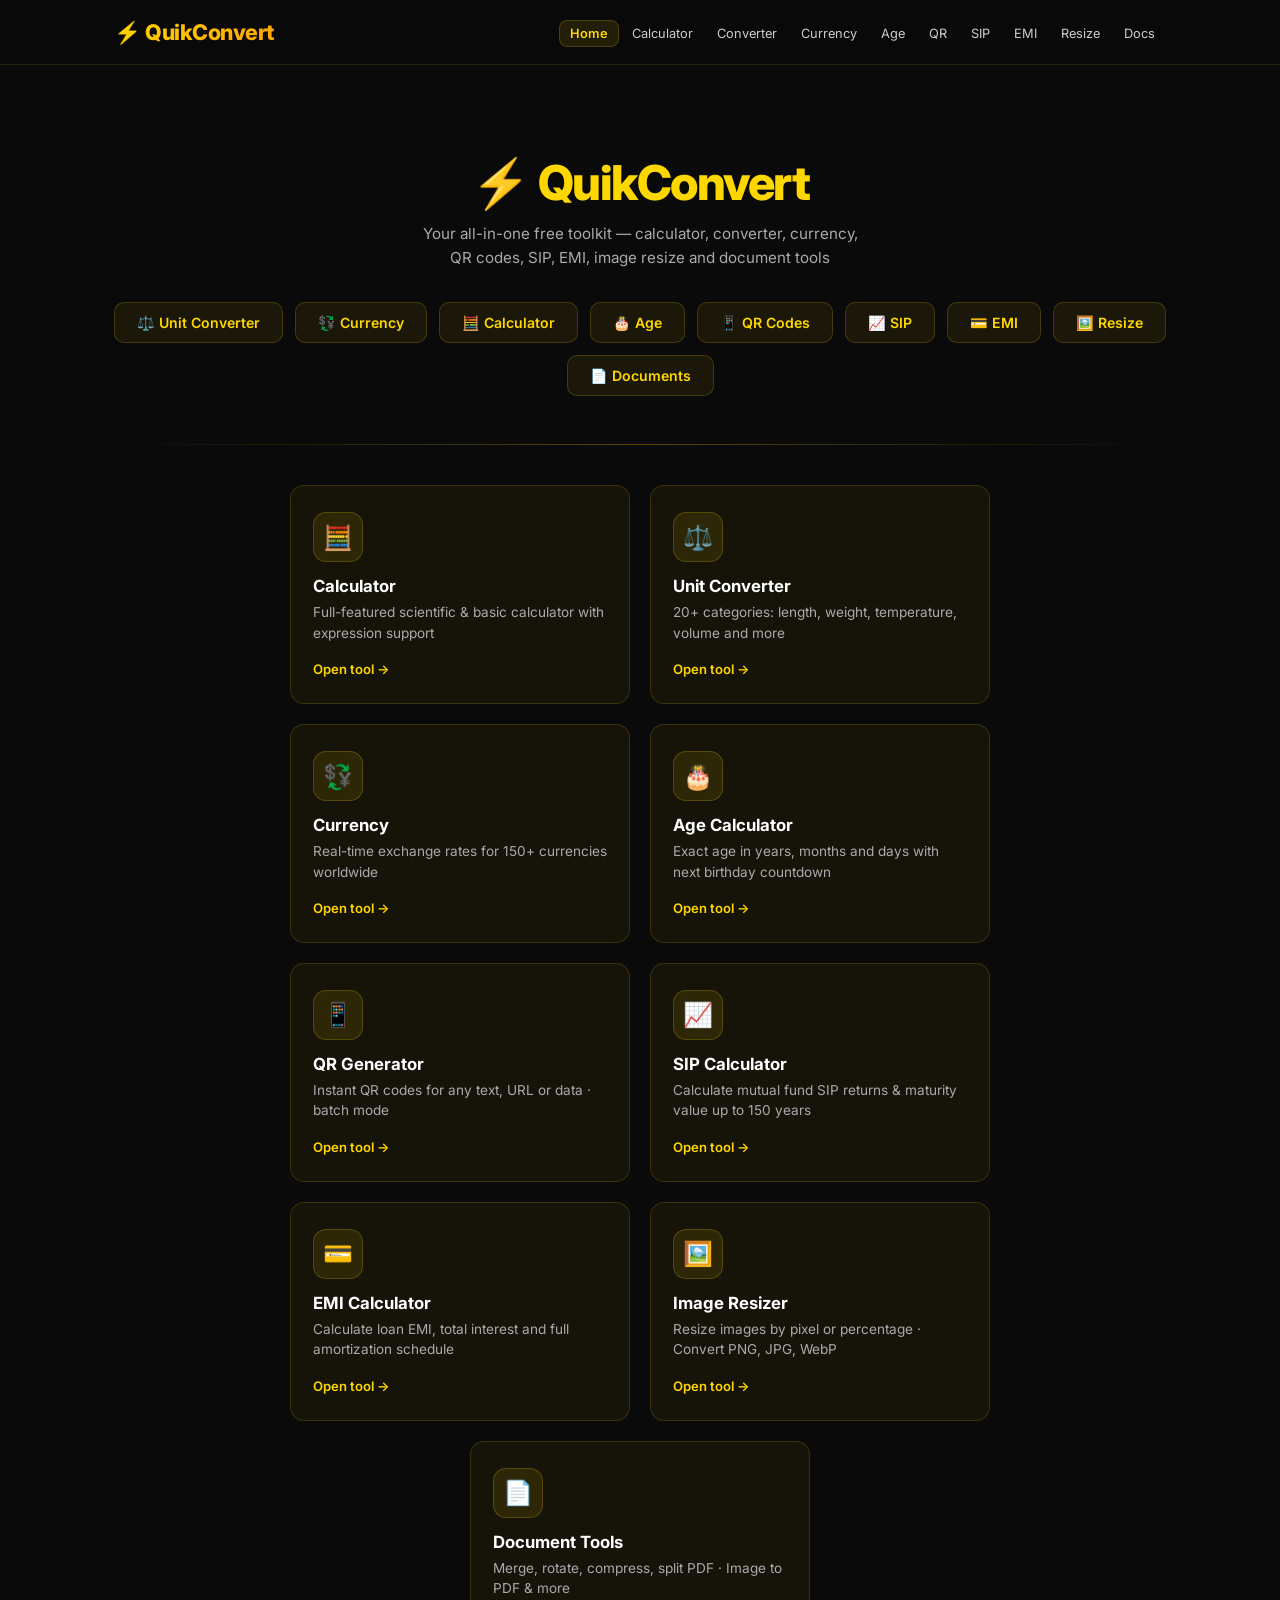
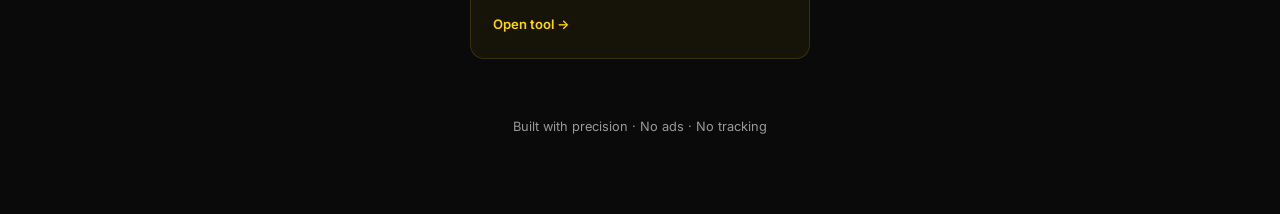
==== index.html @ a36aa75f "Update index.html" ====
<!DOCTYPE html>
<html lang="en">
<head>
  <meta charset="UTF-8" />
  <meta name="viewport" content="width=device-width, initial-scale=1.0" />
  <title>Free Online Tools — Calculator, Converter, Currency &amp; More | QuikConvert</title>
  <meta name="description" content="QuikConvert offers free online tools: calculator, unit converter, currency converter, age calculator, QR generator, SIP calculator, EMI calculator, image resizer, and document converter. Fast, accurate and free.">
  <link rel="preconnect" href="https://fonts.googleapis.com">
  <link rel="preconnect" href="https://fonts.gstatic.com" crossorigin>
  <link rel="preload" as="style" href="https://fonts.googleapis.com/css2?family=Inter:wght@300;400;500;600;700;800&display=swap" onload="this.onload=null;this.rel='stylesheet'">
  <noscript><link rel="stylesheet" href="https://fonts.googleapis.com/css2?family=Inter:wght@300;400;500;600;700;800&display=swap"></noscript>
  <!-- Google Analytics -->
<script async src="https://www.googletagmanager.com/gtag/js?id=G-SXHV8E0GFD"></script>

<script>
  window.dataLayer = window.dataLayer || [];
  function gtag(){dataLayer.push(arguments);}
  gtag('js', new Date());

  gtag('config', 'G-SXHV8E0GFD');
</script>
  <link rel="stylesheet" href="style.css" />
</head>
<body>

<nav class="navbar">
  <div class="navbar-inner">
    <a href="index.html" class="logo">⚡ QuikConvert</a>
    <ul class="nav-links">
      <li><a href="index.html"      class="nav-link active">Home</a></li>
      <li><a href="calculator.html" class="nav-link">Calculator</a></li>
      <li><a href="converter.html"  class="nav-link">Converter</a></li>
      <li><a href="currency.html"   class="nav-link">Currency</a></li>
      <li><a href="age.html"        class="nav-link">Age</a></li>
      <li><a href="qr.html"         class="nav-link">QR</a></li>
      <li><a href="sip.html"        class="nav-link">SIP</a></li>
      <li><a href="emi.html"        class="nav-link">EMI</a></li>
      <li><a href="resize.html"     class="nav-link">Resize</a></li>
      <li><a href="document.html"   class="nav-link">Docs</a></li>
    </ul>
    <button class="hamburger" id="hamburger">☰</button>
  </div>
  <div class="mobile-menu" id="nav-menu">
    <a href="index.html"      class="nav-link">Home</a>
    <a href="calculator.html" class="nav-link">Calculator</a>
    <a href="converter.html"  class="nav-link">Converter</a>
    <a href="currency.html"   class="nav-link">Currency</a>
    <a href="age.html"        class="nav-link">Age</a>
    <a href="qr.html"         class="nav-link">QR</a>
    <a href="sip.html"        class="nav-link">SIP</a>
    <a href="emi.html"        class="nav-link">EMI</a>
    <a href="resize.html"     class="nav-link">Resize</a>
    <a href="document.html"   class="nav-link">Docs</a>
  </div>
</nav>

<main class="page">

  <!-- HERO LOGO -->
  <div style="text-align:center;padding:44px 24px 32px;">
    <div style="font-size:3rem;font-weight:800;letter-spacing:-1.5px;color:#FFD700;line-height:1.1;">⚡ QuikConvert</div>
    <p style="color:#aaa;font-size:.95rem;margin:12px auto 0;max-width:460px;line-height:1.6;">
      Your all-in-one free toolkit — calculator, converter, currency, QR codes, SIP, EMI, image resize and document tools
    </p>
  </div>

  <!-- CTA ROW -->
  <div class="cta-row" style="margin-top:0;padding-top:0;">
    <a href="converter.html"  class="cta-btn">⚖️ Unit Converter</a>
    <a href="currency.html"   class="cta-btn">💱 Currency</a>
    <a href="calculator.html" class="cta-btn">🧮 Calculator</a>
    <a href="age.html"        class="cta-btn">🎂 Age</a>
    <a href="qr.html"         class="cta-btn">📱 QR Codes</a>
    <a href="sip.html"        class="cta-btn">📈 SIP</a>
    <a href="emi.html"        class="cta-btn">💳 EMI</a>
    <a href="resize.html"     class="cta-btn">🖼️ Resize</a>
    <a href="document.html"   class="cta-btn">📄 Documents</a>
  </div>

  <div class="divider"></div>

  <!-- TOOL CARDS -->
  <div class="grid-3">
    <a href="calculator.html" class="tool-card fade-in" style="animation-delay:.05s">
      <div class="tool-icon">🧮</div>
      <div class="tool-name">Calculator</div>
      <div class="tool-desc">Full-featured scientific &amp; basic calculator with expression support</div>
      <div class="tool-link">Open tool →</div>
    </a>
    <a href="converter.html" class="tool-card fade-in" style="animation-delay:.10s">
      <div class="tool-icon">⚖️</div>
      <div class="tool-name">Unit Converter</div>
      <div class="tool-desc">20+ categories: length, weight, temperature, volume and more</div>
      <div class="tool-link">Open tool →</div>
    </a>
    <a href="currency.html" class="tool-card fade-in" style="animation-delay:.15s">
      <div class="tool-icon">💱</div>
      <div class="tool-name">Currency</div>
      <div class="tool-desc">Real-time exchange rates for 150+ currencies worldwide</div>
      <div class="tool-link">Open tool →</div>
    </a>
    <a href="age.html" class="tool-card fade-in" style="animation-delay:.20s">
      <div class="tool-icon">🎂</div>
      <div class="tool-name">Age Calculator</div>
      <div class="tool-desc">Exact age in years, months and days with next birthday countdown</div>
      <div class="tool-link">Open tool →</div>
    </a>
    <a href="qr.html" class="tool-card fade-in" style="animation-delay:.25s">
      <div class="tool-icon">📱</div>
      <div class="tool-name">QR Generator</div>
      <div class="tool-desc">Instant QR codes for any text, URL or data · batch mode</div>
      <div class="tool-link">Open tool →</div>
    </a>
    <a href="sip.html" class="tool-card fade-in" style="animation-delay:.30s">
      <div class="tool-icon">📈</div>
      <div class="tool-name">SIP Calculator</div>
      <div class="tool-desc">Calculate mutual fund SIP returns &amp; maturity value up to 150 years</div>
      <div class="tool-link">Open tool →</div>
    </a>
    <a href="emi.html" class="tool-card fade-in" style="animation-delay:.35s">
      <div class="tool-icon">💳</div>
      <div class="tool-name">EMI Calculator</div>
      <div class="tool-desc">Calculate loan EMI, total interest and full amortization schedule</div>
      <div class="tool-link">Open tool →</div>
    </a>
    <a href="resize.html" class="tool-card fade-in" style="animation-delay:.40s">
      <div class="tool-icon">🖼️</div>
      <div class="tool-name">Image Resizer</div>
      <div class="tool-desc">Resize images by pixel or percentage · Convert PNG, JPG, WebP</div>
      <div class="tool-link">Open tool →</div>
    </a>
    <a href="document.html" class="tool-card fade-in" style="animation-delay:.45s">
      <div class="tool-icon">📄</div>
      <div class="tool-name">Document Tools</div>
      <div class="tool-desc">Merge, rotate, compress, split PDF · Image to PDF &amp; more</div>
      <div class="tool-link">Open tool →</div>
    </a>
  </div>

  <p style="text-align:center;margin-top:60px;color:#999;font-size:.8rem;">
    Built with precision · No ads · No tracking
  </p>
</main>

<script src="script.js"></script>
</body>
</html>
---- style.css ----
/* ============================================================
   QuikConvert — style.css
   Dark theme, gold accents, glassmorphism
   ============================================================ */


*, *::before, *::after { box-sizing: border-box; margin: 0; padding: 0; }

:root {
  --bg:          #0a0a0a;
  --bg-2:        #111111;
  --bg-3:        #1a1a1a;
  --gold:        #FFD700;
  --gold-2:      #FFA500;
  --glass:       rgba(255,215,0,0.05);
  --glass-b:     rgba(255,215,0,0.15);
  --text:        #f0f0f0;
  --muted:       #bbb;
  --danger:      #ff4444;
  --success:     #00c853;
  --radius:      14px;
}

body {
  font-family: 'Inter', sans-serif;
  background: var(--bg);
  color: var(--text);
  min-height: 100vh;
}

/* ── Scrollbar ── */
::-webkit-scrollbar { width: 6px; }
::-webkit-scrollbar-track { background: var(--bg-2); }
::-webkit-scrollbar-thumb { background: var(--gold-2); border-radius: 3px; }

/* ── Navbar ── */
.navbar {
  position: sticky; top: 0; z-index: 100;
  background: rgba(10,10,10,0.93);
  backdrop-filter: blur(16px);
  -webkit-backdrop-filter: blur(16px);
  border-bottom: 1px solid rgba(255,215,0,0.12);
}
.navbar-inner {
  max-width: 1100px; margin: 0 auto;
  padding: 0 24px; height: 64px;
  display: flex; align-items: center; justify-content: space-between;
}
.logo {
  font-size: 1.35rem; font-weight: 800;
  background: linear-gradient(135deg,#FFD700,#FFA500);
  -webkit-background-clip: text; -webkit-text-fill-color: transparent;
  background-clip: text; text-decoration: none; letter-spacing: -0.5px;
}
.nav-links { display: flex; gap: 2px; list-style: none; }
.nav-link {
  padding: 5px 10px; border-radius: 8px; font-size: 0.8rem;
  font-weight: 400; color: #ccc; text-decoration: none;
  border: 1px solid transparent; transition: all 0.2s; white-space: nowrap;
}
.nav-link:hover { color: var(--gold); border-color: var(--glass-b); background: var(--glass); }
.nav-link.active { color: var(--gold); background: rgba(255,215,0,0.1); border-color: rgba(255,215,0,0.2); font-weight: 600; }
.hamburger {
  display: none; background: transparent; border: none;
  color: var(--gold); font-size: 1.5rem; cursor: pointer; padding: 4px;
}
.mobile-menu {
  display: none; flex-direction: column;
  background: rgba(17,17,17,0.98);
  border-top: 1px solid rgba(255,215,0,0.1);
  padding: 12px 24px 16px;
}
.mobile-menu.open { display: flex; }
.mobile-menu .nav-link {
  padding: 10px 0; border-bottom: 1px solid rgba(255,255,255,0.05);
  border-radius: 0; border-left: none; border-right: none; border-top: none;
}
@media (max-width: 940px) {
  .nav-links { display: none; }
  .hamburger { display: block; }
}

/* ── Page wrapper ── */
.page { max-width: 1100px; margin: 0 auto; padding: 48px 24px 80px; }
.page-sm { max-width: 640px; margin: 0 auto; padding: 48px 24px 80px; }
.page-md { max-width: 820px; margin: 0 auto; padding: 48px 24px 80px; }

/* ── Page heading ── */
.page-title {
  font-size: 2rem; font-weight: 800; letter-spacing: -0.5px;
  background: linear-gradient(135deg,#FFD700,#FFA500);
  -webkit-background-clip: text; -webkit-text-fill-color: transparent;
  background-clip: text; margin-bottom: 6px;
}
.page-sub { color: var(--muted); margin-bottom: 36px; font-size: 0.95rem; }

/* ── Glass card ── */
.card {
  background: var(--glass);
  border: 1px solid var(--glass-b);
  border-radius: var(--radius);
  backdrop-filter: blur(12px); -webkit-backdrop-filter: blur(12px);
  padding: 28px;
}

/* ── Section label ── */
.section-label {
  font-size: 0.78rem; font-weight: 700; letter-spacing: 1.5px;
  text-transform: uppercase; color: var(--gold); margin-bottom: 16px;
}

/* ── Inputs ── */
input, select, textarea {
  font-family: 'Inter', sans-serif;
  background: rgba(255,255,255,0.04);
  border: 1px solid rgba(255,255,255,0.1);
  border-radius: 10px; color: var(--text);
  outline: none; transition: border-color 0.2s, box-shadow 0.2s;
  width: 100%;
}
input::placeholder, textarea::placeholder { color: var(--muted); }
input:focus, select:focus, textarea:focus {
  border-color: var(--gold);
  box-shadow: 0 0 0 3px rgba(255,215,0,0.1);
}
input[type="text"], input[type="number"], input[type="date"],
textarea { padding: 12px 16px; font-size: 1rem; }
select { padding: 11px 12px; font-size: 0.9rem; cursor: pointer; }
select option { background: #1a1a1a; color: var(--text); }
textarea { resize: vertical; }
label { display: block; font-size: 0.82rem; color: #ccc; margin-bottom: 6px; }

/* ── Buttons ── */
.btn {
  cursor: pointer; border: none; border-radius: 10px;
  font-family: 'Inter', sans-serif; font-weight: 600;
  font-size: 0.95rem; transition: all 0.2s ease;
  padding: 13px 24px; display: inline-block;
}
.btn-gold {
  background: linear-gradient(135deg,#FFD700,#FFA500);
  color: #000; width: 100%;
}
.btn-gold:hover { background: linear-gradient(135deg,#FFE033,#FFB800); transform: translateY(-1px); box-shadow: 0 4px 20px rgba(255,215,0,0.3); }
.btn-gold:active { transform: translateY(0); }
.btn-gold:disabled { opacity: 0.6; cursor: not-allowed; transform: none; }
.btn-ghost {
  background: transparent; color: #ccc;
  border: 1px solid rgba(255,255,255,0.15);
}
.btn-ghost:hover { color: var(--gold); border-color: var(--glass-b); background: var(--glass); }
.btn-icon { width: 44px; height: 44px; font-size: 1.2rem; padding: 0; display: flex; align-items: center; justify-content: center; }

/* ── Feedback ── */
.error   { color: var(--danger); font-size: 0.85rem; font-weight: 500; margin-top: 8px; }
.success { color: var(--success); font-size: 0.85rem; font-weight: 500; margin-top: 8px; }

/* ── Result box ── */
.result-box {
  margin-top: 20px; padding: 18px 22px;
  background: rgba(255,215,0,0.06);
  border: 1px solid rgba(255,215,0,0.25);
  border-radius: 14px;
}
.result-label { color: #bbb; font-size: 0.8rem; margin-bottom: 4px; }
.result-value { font-size: 2rem; font-weight: 800; color: var(--gold); letter-spacing: -1px; }
.result-sub { color: #aaa; font-size: 0.82rem; margin-top: 8px; }

/* ── Divider ── */
.divider { height: 1px; background: linear-gradient(90deg,transparent,rgba(255,215,0,0.3),transparent); margin: 40px 0; }

/* ── Grid layouts ── */
.grid-2 { display: grid; grid-template-columns: repeat(auto-fit, minmax(300px, 1fr)); gap: 24px; }
.grid-3 { display: flex; flex-wrap: wrap; gap: 20px; justify-content: center; }
.grid-3 .tool-card { width: clamp(260px, 30vw, 340px); flex-shrink: 0; }
.from-to { display: grid; grid-template-columns: 1fr auto 1fr; gap: 12px; align-items: end; }
@media (max-width: 500px) {
  .from-to { grid-template-columns: 1fr; }
  .btn-icon { display: none; }
}

/* ── Animations ── */
@keyframes fadeInUp {
  from { opacity:0; transform: translateY(16px); }
  to   { opacity:1; transform: translateY(0); }
}
.fade-in { animation: fadeInUp 0.35s ease forwards; }

@keyframes pulseGlow {
  0%,100% { box-shadow: 0 0 24px rgba(255,215,0,0.1); }
  50%      { box-shadow: 0 0 40px rgba(255,215,0,0.25); }
}
.glow { animation: pulseGlow 3s ease-in-out infinite; }

/* ═══════════════════════════════════════════
   HOME PAGE
═══════════════════════════════════════════ */
.hero { text-align: center; margin-bottom: 72px; }
.badge {
  display: inline-block; padding: 5px 16px; border-radius: 100px;
  background: rgba(255,215,0,0.08); border: 1px solid rgba(255,215,0,0.2);
  font-size: 0.75rem; font-weight: 600; color: var(--gold);
  letter-spacing: 1.5px; text-transform: uppercase; margin-bottom: 24px;
}
.hero-title {
  font-size: clamp(2.5rem,6vw,4.5rem); font-weight: 800;
  line-height: 1.1; letter-spacing: -2px; margin-bottom: 20px;
}
.gold-text {
  background: linear-gradient(135deg,#FFD700,#FFA500,#FFD700);
  -webkit-background-clip: text; -webkit-text-fill-color: transparent; background-clip: text;
}
.hero-sub { font-size: clamp(1rem,2vw,1.15rem); color: var(--muted); max-width: 520px; margin: 0 auto 36px; line-height: 1.7; }
.tool-card {
  background: var(--glass); border: 1px solid var(--glass-b); border-radius: var(--radius);
  padding: 26px 22px; text-decoration: none; display: block; transition: all 0.25s;
}
.tool-card:hover {
  transform: translateY(-4px);
  border-color: rgba(255,215,0,0.4);
  box-shadow: 0 8px 32px rgba(255,215,0,0.1);
}
.tool-icon {
  width: 50px; height: 50px; border-radius: 13px;
  background: rgba(255,215,0,0.1); border: 1px solid rgba(255,215,0,0.2);
  display: flex; align-items: center; justify-content: center;
  font-size: 1.5rem; margin-bottom: 14px;
}
.tool-name { font-size: 1.05rem; font-weight: 700; color: #fff; margin-bottom: 6px; }
.tool-desc { font-size: 0.85rem; color: #aaa; line-height: 1.5; }
.tool-link { margin-top: 18px; font-size: 0.82rem; color: var(--gold); font-weight: 600; }

/* ═══════════════════════════════════════════
   CALCULATOR
═══════════════════════════════════════════ */
.calc-screen {
  background: rgba(0,0,0,0.5); border-radius: 12px;
  padding: 14px 18px; margin-bottom: 14px;
  border: 1px solid rgba(255,215,0,0.1); min-height: 88px;
}
.calc-expr { color: #999; font-size: 0.8rem; min-height: 18px; text-align: right; }
.calc-display {
  text-align: right; font-size: 2.2rem; font-weight: 700;
  color: #fff; font-variant-numeric: tabular-nums; letter-spacing: -1px;
  overflow-x: auto; white-space: nowrap; margin-top: 4px;
}
.calc-display.error-state { color: var(--danger); }
.calc-grid {
  display: grid; grid-template-columns: repeat(4, 1fr); gap: 7px;
}
.calc-btn {
  height: 44px; border-radius: 10px; font-size: 1rem;
  font-weight: 600; cursor: pointer; border: none;
  transition: all 0.15s ease; font-family: 'Inter', sans-serif;
}
.calc-btn.digit  { background: rgba(255,255,255,0.06); color: #fff; }
.calc-btn.op     { background: rgba(255,215,0,0.15); color: var(--gold); }
.calc-btn.func   { background: rgba(255,255,255,0.1); color: #ddd; }
.calc-btn.equals { background: linear-gradient(135deg,#FFD700,#FFA500); color: #000; }
.calc-btn.del    { background: rgba(255,68,68,0.15); color: #ff6666; }
.calc-btn.zero   { grid-column: span 2; text-align: left; padding-left: 20px; }
.calc-btn:hover  { opacity: 0.82; transform: scale(0.97); }
.calc-btn.pressed { transform: scale(0.93); opacity: 0.7; }

/* ═══════════════════════════════════════════
   CONVERTER — category chips
═══════════════════════════════════════════ */
.chip-row { display: flex; flex-wrap: wrap; gap: 8px; margin-bottom: 28px; }
.chip {
  padding: 5px 13px; border-radius: 100px; font-size: 0.8rem; font-weight: 500;
  cursor: pointer; border: 1px solid rgba(255,255,255,0.1);
  background: rgba(255,255,255,0.03); color: var(--muted);
  transition: all 0.2s;
}
.chip.active, .chip:hover { color: var(--gold); border-color: rgba(255,215,0,0.4); background: rgba(255,215,0,0.1); }

/* ═══════════════════════════════════════════
   CURRENCY
═══════════════════════════════════════════ */
.currency-result-main { font-size: 1.9rem; font-weight: 800; color: var(--gold); letter-spacing: -1px; margin-bottom: 6px; }
.currency-result-rate { font-size: 0.85rem; color: #bbb; margin-bottom: 4px; }
.currency-result-time { font-size: 0.75rem; color: #999; }

/* ═══════════════════════════════════════════
   AGE
═══════════════════════════════════════════ */
.age-main { font-size: 3.5rem; font-weight: 800; color: var(--gold); letter-spacing: -2px; line-height: 1; }
.age-main span { font-size: 1.2rem; font-weight: 400; color: var(--muted); letter-spacing: 0; }
.age-sub { color: var(--muted); margin-top: 8px; margin-bottom: 20px; font-size: 1rem; }
.age-stats { display: grid; grid-template-columns: repeat(3,1fr); gap: 10px; margin-bottom: 16px; }
.age-stat {
  background: rgba(255,255,255,0.04); border: 1px solid rgba(255,255,255,0.08);
  border-radius: 12px; padding: 12px 14px; text-align: center;
  font-size: 0.75rem; color: #aaa;
}
.age-stat span { display: block; font-size: 1.2rem; font-weight: 700; color: #fff; margin-bottom: 3px; }
.age-bday {
  padding: 12px 16px; border-radius: 12px; font-weight: 600;
  font-size: 0.9rem; color: var(--gold);
  background: rgba(255,215,0,0.06); border: 1px solid rgba(255,215,0,0.15);
}
.age-bday.today { background: rgba(0,200,83,0.08); border-color: rgba(0,200,83,0.25); color: var(--success); }

/* ═══════════════════════════════════════════
   QR
═══════════════════════════════════════════ */
.qr-size-row { display: flex; gap: 8px; flex-wrap: wrap; margin-bottom: 20px; }
.qr-size-btn {
  padding: 6px 13px; border-radius: 8px; font-size: 0.82rem; font-weight: 500;
  cursor: pointer; border: 1px solid rgba(255,255,255,0.1);
  background: rgba(255,255,255,0.03); color: var(--muted);
  transition: all 0.2s;
}
.qr-size-btn.active { color: var(--gold); border-color: rgba(255,215,0,0.4); background: rgba(255,215,0,0.1); }
#qr-container {
  display: none; text-align: center; margin-top: 28px;
}
#qr-wrapper {
  display: inline-block; padding: 14px; background: #fff;
  border-radius: 16px; border: 2px solid rgba(255,215,0,0.3);
  box-shadow: 0 0 40px rgba(255,215,0,0.15);
}
#qr-img { display: block; border-radius: 6px; }
.qr-actions { display: flex; gap: 12px; justify-content: center; flex-wrap: wrap; margin-top: 18px; }
.qr-actions .btn { width: auto; }
.footer-note { color: #999; font-size: 0.78rem; text-align: center; margin-top: 14px; }

/* ═══════════════════════════════════════════
   SIP CALCULATOR
═══════════════════════════════════════════ */
.input-prefix {
  position: absolute; left: 14px; top: 50%; transform: translateY(-50%);
  color: var(--gold); font-weight: 600; font-size: 1rem; pointer-events: none;
}
.input-suffix {
  position: absolute; right: 14px; top: 50%; transform: translateY(-50%);
  color: var(--gold); font-weight: 600; pointer-events: none;
}
input.has-prefix  { padding-left: 32px  !important; }
input.has-suffix  { padding-right: 42px !important; }

.sip-stat {
  padding: 14px 16px;
  background: rgba(255,255,255,0.04);
  border: 1px solid rgba(255,255,255,0.08);
  border-radius: 12px;
}
.sip-returns { background: rgba(0,200,83,0.06) !important; border-color: rgba(0,200,83,0.15) !important; }
.sip-stat-label { font-size: 0.75rem; color: #aaa; margin-bottom: 4px; }
.sip-stat-val   { font-size: 1.15rem; font-weight: 700; color: #fff; }
.sip-stat-val.green { color: #00c853; }

.sip-bar-track {
  height: 10px; border-radius: 10px;
  background: rgba(255,255,255,0.08);
  overflow: hidden; display: flex;
}
.sip-bar-invested {
  background: linear-gradient(90deg, #FFD700, #FFA500);
  transition: width 0.5s ease;
}
.sip-bar-returns {
  background: linear-gradient(90deg, #00c853, #00e676);
  transition: width 0.5s ease;
}

.sip-mini-stat {
  padding: 10px 14px;
  background: rgba(255,255,255,0.03);
  border: 1px solid rgba(255,255,255,0.06);
  border-radius: 10px;
}
.sip-mini-label { font-size: 0.72rem; color: #999; margin-bottom: 3px; }
.sip-mini-stat > div:last-child { font-size: 0.95rem; font-weight: 600; color: #ddd; }

/* ═══════════════════════════════════════════
   SEO CONTENT SECTION
═══════════════════════════════════════════ */
.seo-section {
  max-width: 820px; margin: 0 auto;
  padding: 48px 24px 72px;
  border-top: 1px solid rgba(255,255,255,0.05);
}
.seo-section h2 {
  font-size: 1.15rem; font-weight: 700; color: #e0e0e0;
  margin-top: 32px; margin-bottom: 10px;
}
.seo-section h2:first-child { margin-top: 0; }
.seo-section p {
  color: #aaa; font-size: 0.9rem; line-height: 1.8;
}
.tool-links { display: flex; flex-wrap: wrap; gap: 10px; margin-top: 14px; }
.tool-links a {
  padding: 7px 16px; border-radius: 8px; font-size: 0.83rem;
  font-weight: 500; color: var(--gold);
  background: rgba(255,215,0,0.07);
  border: 1px solid rgba(255,215,0,0.18);
  text-decoration: none; transition: all 0.2s;
}
.tool-links a:hover { background: rgba(255,215,0,0.14); }

/* ═══════════════════════════════════════════
   HOME — CTA ROW
═══════════════════════════════════════════ */
.cta-row {
  display: flex; flex-wrap: wrap; gap: 12px;
  justify-content: center; margin-bottom: 48px;
}
.cta-btn {
  padding: 11px 22px; border-radius: 10px;
  font-size: 0.88rem; font-weight: 600;
  color: var(--gold);
  background: rgba(255,215,0,0.07);
  border: 1px solid rgba(255,215,0,0.18);
  text-decoration: none; transition: all 0.22s;
}
.cta-btn:hover {
  background: rgba(255,215,0,0.15);
  border-color: rgba(255,215,0,0.4);
  transform: translateY(-2px);
  box-shadow: 0 4px 16px rgba(255,215,0,0.12);
}

/* ═══════════════════════════════════════════
   DOCUMENT CONVERTER
═══════════════════════════════════════════ */
.doc-accept-note {
  font-size: 0.78rem; color: #aaa; margin-bottom: 18px;
}
.doc-dropzone {
  border: 2px dashed rgba(255,215,0,0.25);
  border-radius: 14px;
  padding: 36px 24px;
  text-align: center;
  cursor: pointer;
  transition: all 0.22s;
  background: rgba(255,215,0,0.02);
}
.doc-dropzone:hover,
.doc-dropzone.dragover {
  border-color: rgba(255,215,0,0.55);
  background: rgba(255,215,0,0.06);
}
.doc-dropzone-sm { padding: 20px 16px; }
.doc-drop-icon  { font-size: 2.6rem; margin-bottom: 10px; }
.doc-drop-title { font-size: 1rem; font-weight: 600; color: #e0e0e0; margin-bottom: 6px; }
.doc-drop-sub   { font-size: 0.82rem; color: #aaa; }

.doc-file-info {
  display: flex; align-items: center; gap: 10px;
  padding: 12px 16px;
  background: rgba(255,255,255,0.04);
  border: 1px solid rgba(255,255,255,0.08);
  border-radius: 10px; margin-top: 10px;
}
.doc-file-icon { font-size: 1.2rem; }
.doc-file-name { flex: 1; font-size: 0.88rem; color: #f0f0f0; word-break: break-all; }
.doc-file-size { font-size: 0.78rem; color: #aaa; white-space: nowrap; }
.doc-file-remove {
  background: none; border: none; color: #888;
  cursor: pointer; font-size: 1rem; padding: 2px 6px;
  border-radius: 6px; transition: color 0.2s;
}
.doc-file-remove:hover { color: var(--danger); }

.doc-status {
  display: flex; align-items: center; gap: 12px;
  padding: 14px 18px;
  background: rgba(255,215,0,0.05);
  border: 1px solid rgba(255,215,0,0.15);
  border-radius: 10px; margin-top: 14px;
  color: #ddd; font-size: 0.88rem;
}
.doc-spinner {
  width: 18px; height: 18px; flex-shrink: 0;
  border: 2px solid rgba(255,215,0,0.2);
  border-top-color: var(--gold);
  border-radius: 50%;
  animation: spin 0.8s linear infinite;
}
@keyframes spin { to { transform: rotate(360deg); } }

.doc-result-inner {
  display: flex; align-items: center; gap: 16px;
}
.doc-result-icon { font-size: 2.2rem; }
.doc-result-name { font-size: 1rem; font-weight: 600; color: #f0f0f0; margin-bottom: 4px; }
.doc-result-sub  { font-size: 0.82rem; color: #aaa; }

.doc-formats-grid {
  display: grid;
  grid-template-columns: repeat(auto-fit, minmax(180px, 1fr));
  gap: 14px; margin-top: 28px;
}
.doc-format-card {
  padding: 18px 16px;
  background: rgba(255,255,255,0.03);
  border: 1px solid rgba(255,255,255,0.07);
  border-radius: 12px; text-align: center;
  transition: border-color 0.2s;
}
.doc-format-card:hover { border-color: rgba(255,215,0,0.25); }
.doc-format-icon { font-size: 1.8rem; margin-bottom: 8px; }
.doc-format-name { font-size: 0.9rem; font-weight: 600; color: #f0f0f0; margin-bottom: 4px; }
.doc-format-desc { font-size: 0.75rem; color: #aaa; line-height: 1.5; }
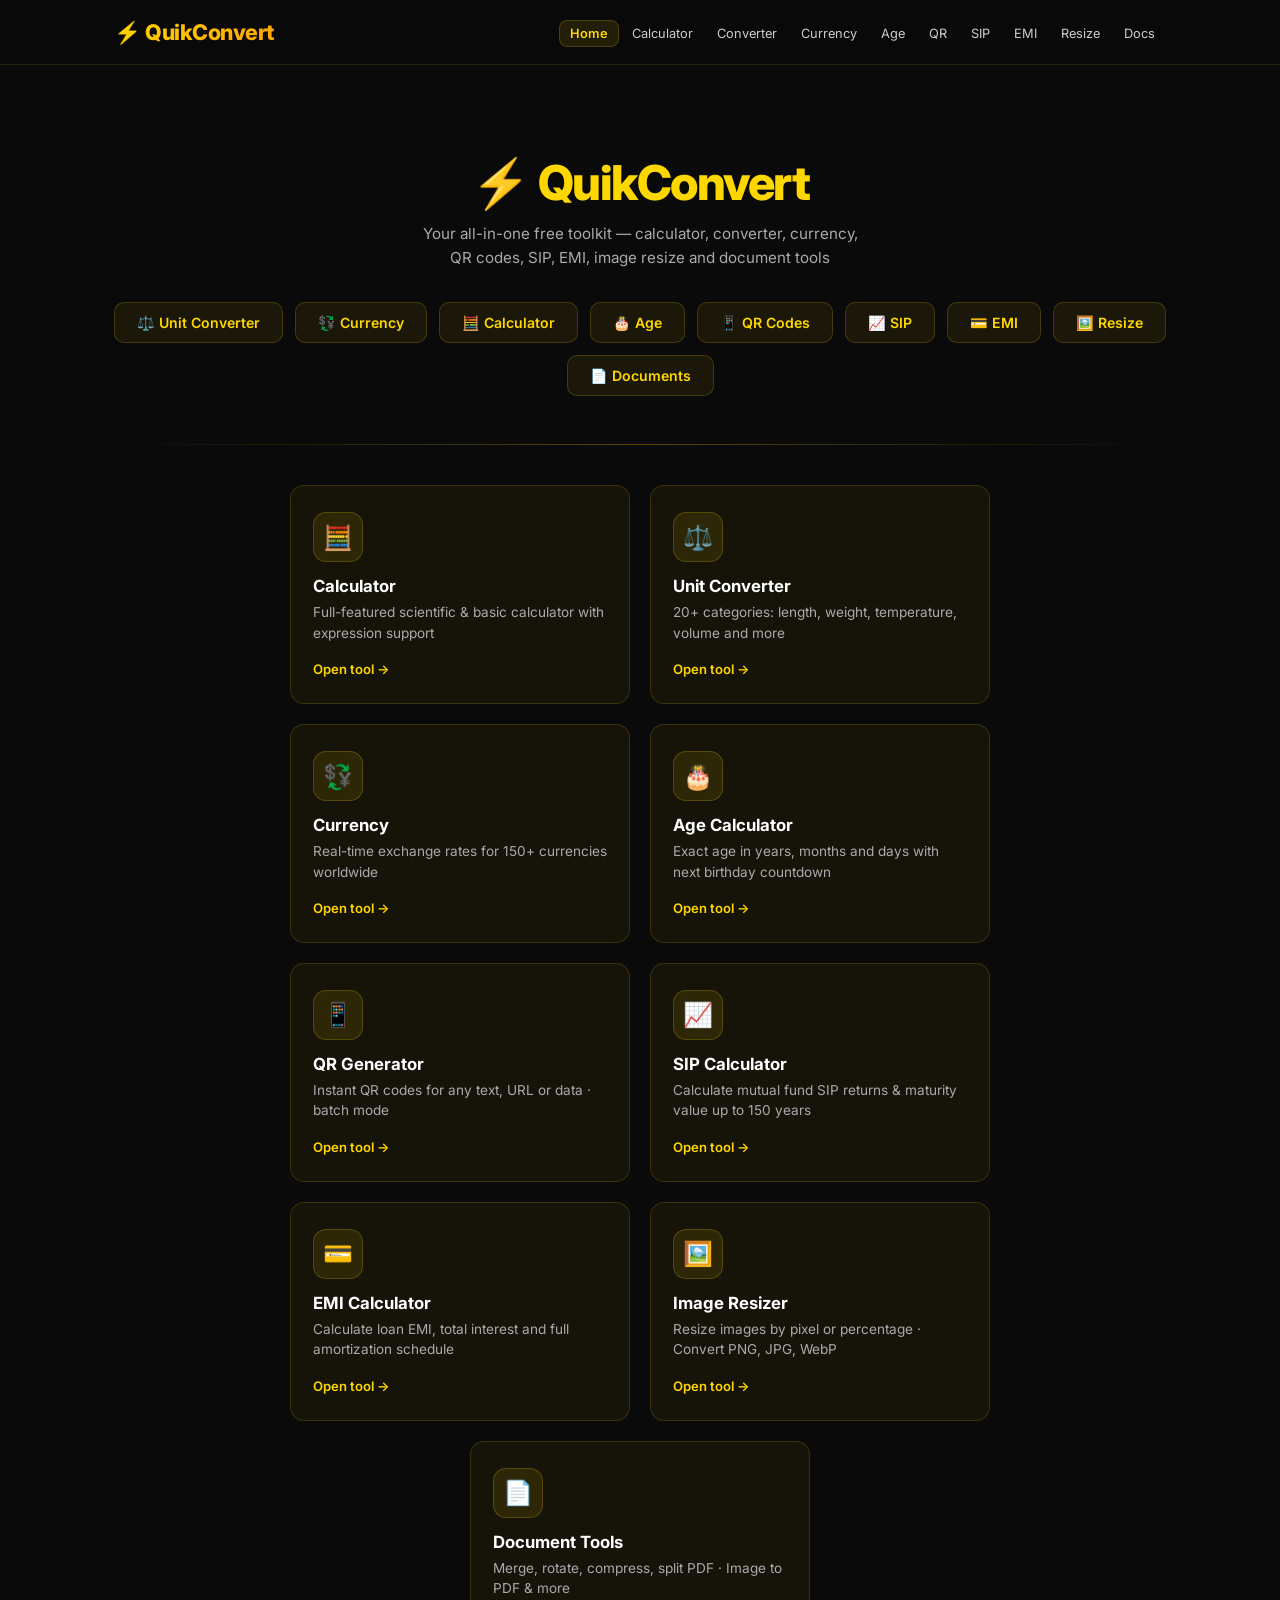
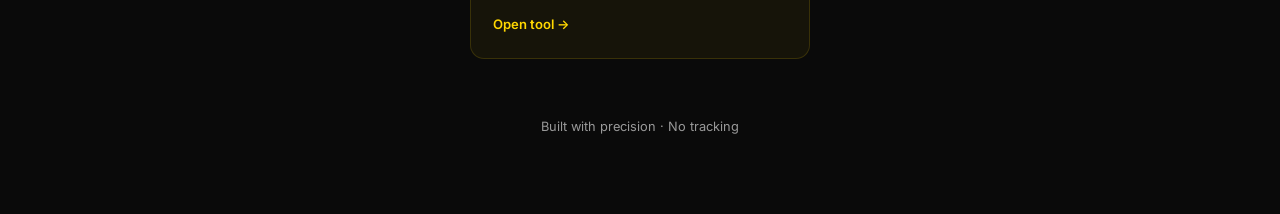
==== commit 9da8161f: "Update index.html" ====
--- a/index.html
+++ b/index.html
@@ -4,6 +4,7 @@
   <meta charset="UTF-8" />
   <meta name="viewport" content="width=device-width, initial-scale=1.0" />
   <title>Free Online Tools — Calculator, Converter, Currency &amp; More | QuikConvert</title>
+  <link rel="manifest" href="manifest.json">
   <meta name="description" content="QuikConvert offers free online tools: calculator, unit converter, currency converter, age calculator, QR generator, SIP calculator, EMI calculator, image resizer, and document converter. Fast, accurate and free.">
   <link rel="preconnect" href="https://fonts.googleapis.com">
   <link rel="preconnect" href="https://fonts.gstatic.com" crossorigin>
@@ -138,7 +139,7 @@
   </div>
 
   <p style="text-align:center;margin-top:60px;color:#999;font-size:.8rem;">
-    Built with precision · No ads · No tracking
+    Built with precision · No tracking
   </p>
 </main>
 
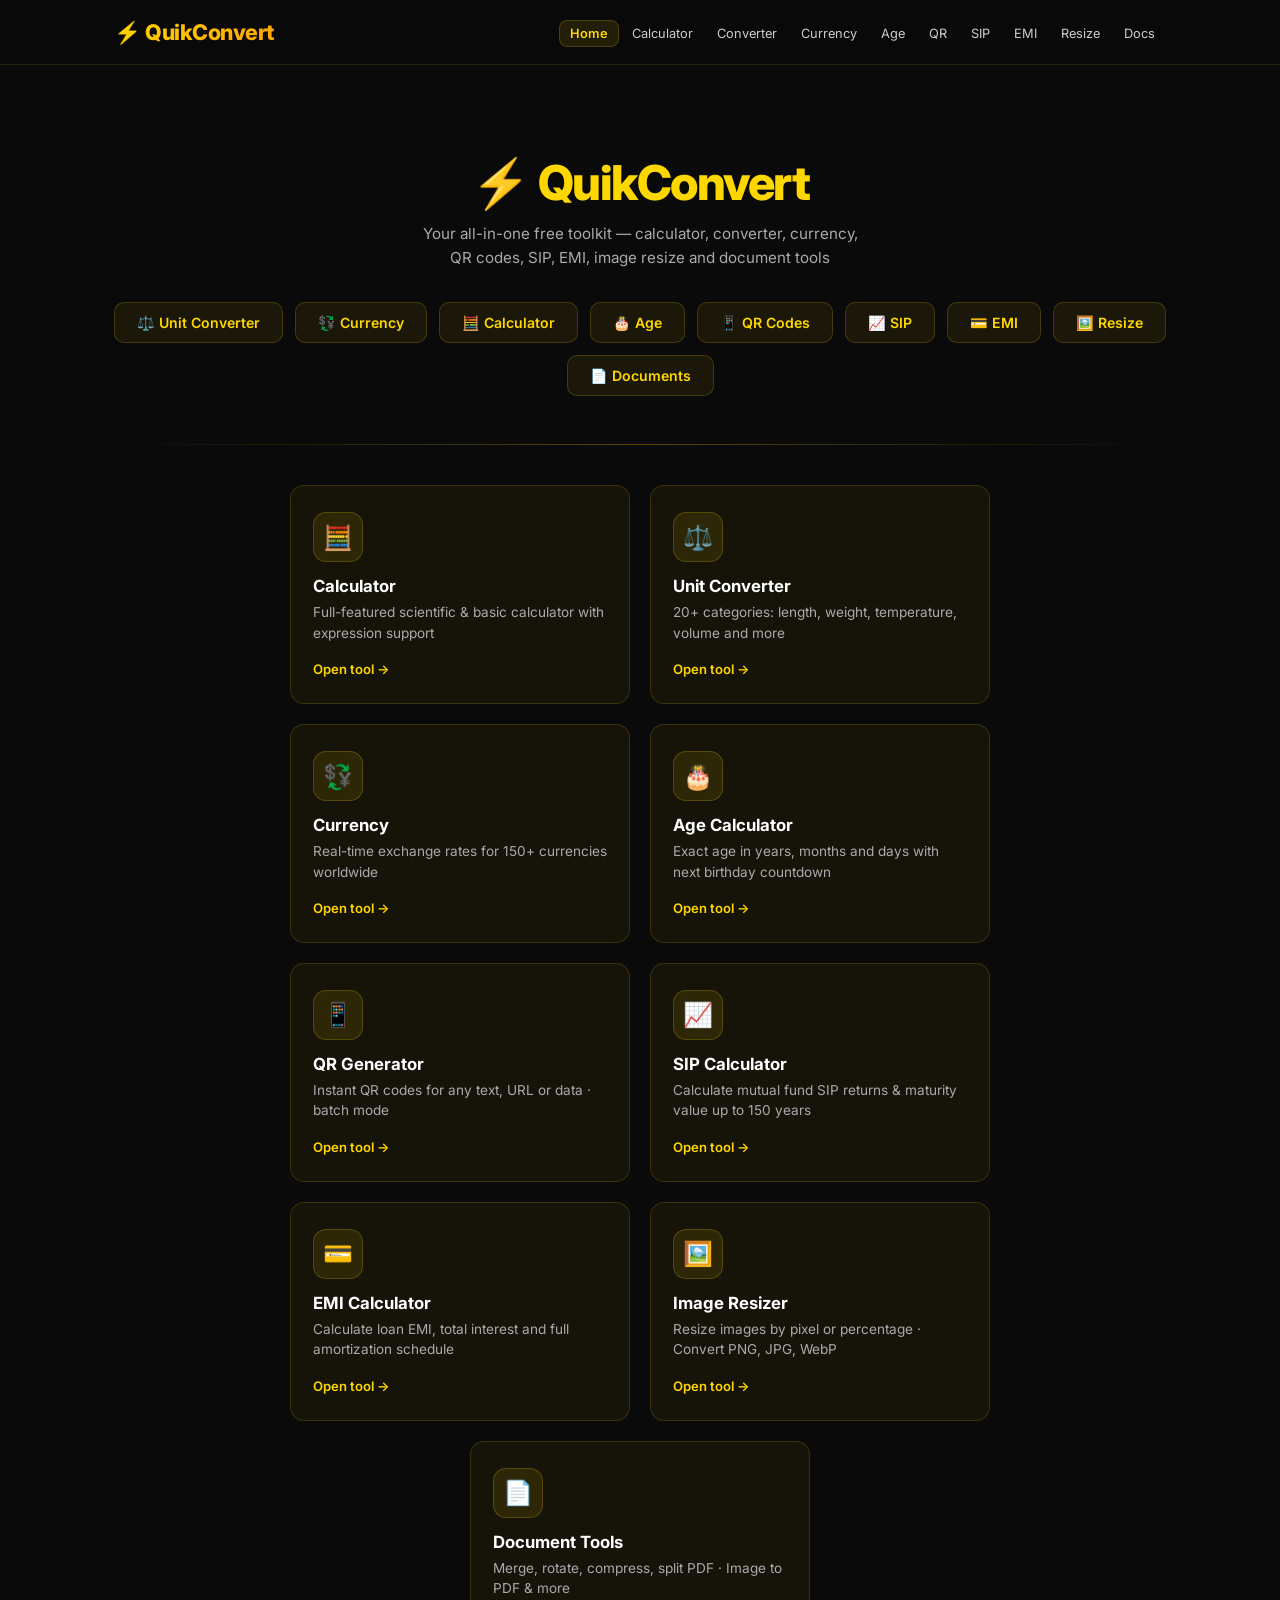
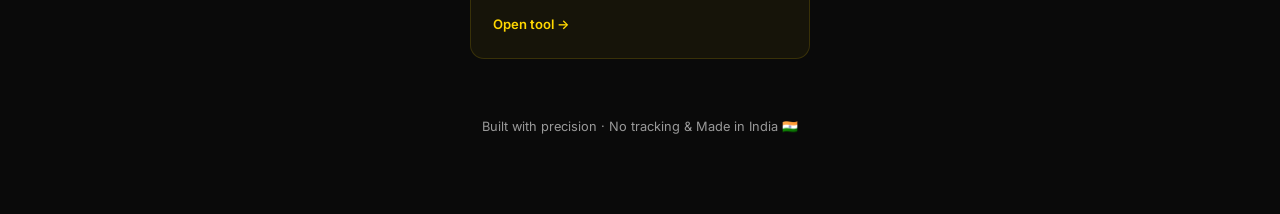
==== commit 9eb0f4e7: "Update index.html" ====
--- a/index.html
+++ b/index.html
@@ -139,7 +139,7 @@
   </div>
 
   <p style="text-align:center;margin-top:60px;color:#999;font-size:.8rem;">
-    Built with precision · No tracking
+    Built with precision · No tracking & Made in India 🇮🇳
   </p>
 </main>
 
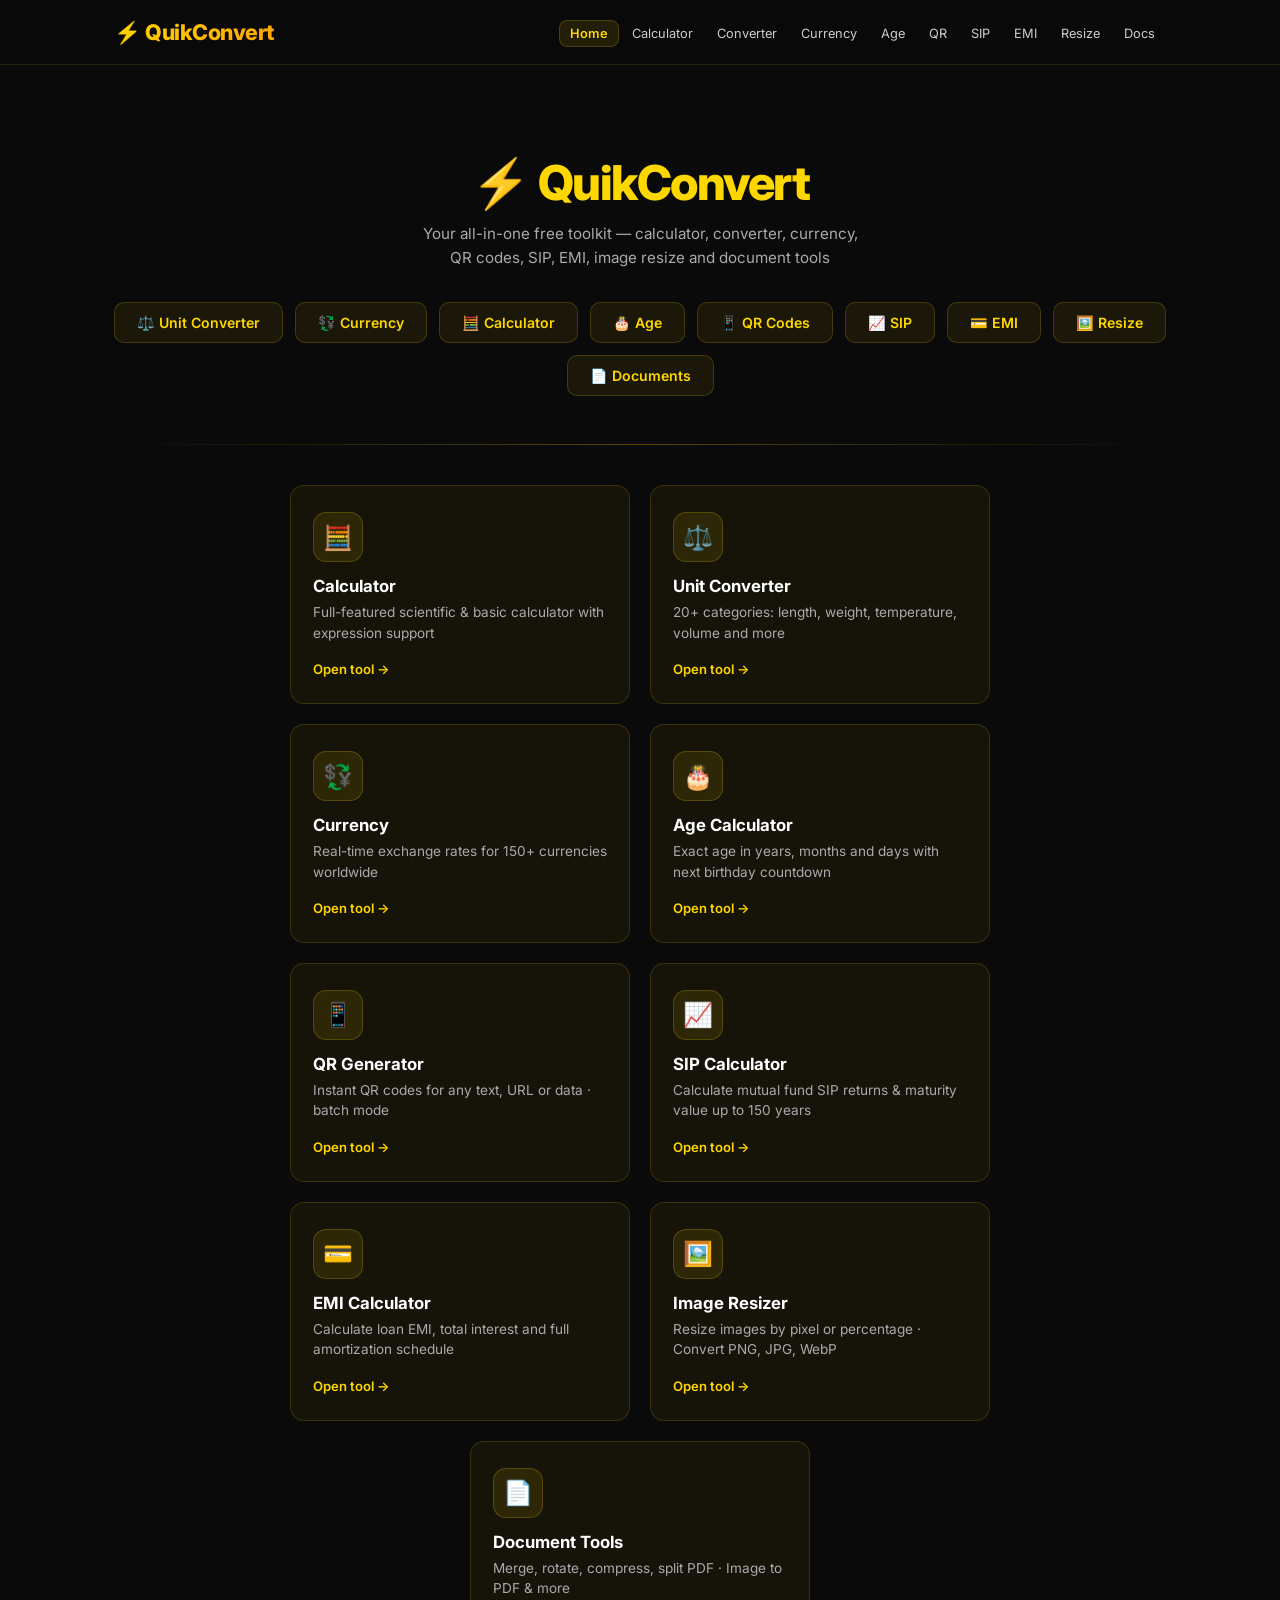
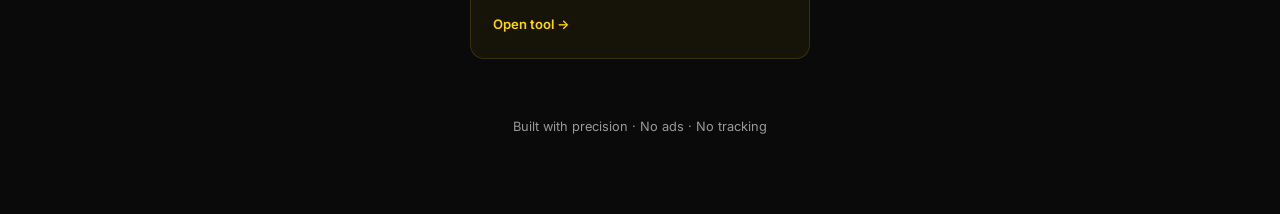
==== commit 76e29b10: "Update index.html" ====
--- a/index.html
+++ b/index.html
@@ -4,22 +4,11 @@
   <meta charset="UTF-8" />
   <meta name="viewport" content="width=device-width, initial-scale=1.0" />
   <title>Free Online Tools — Calculator, Converter, Currency &amp; More | QuikConvert</title>
-  <link rel="manifest" href="manifest.json">
   <meta name="description" content="QuikConvert offers free online tools: calculator, unit converter, currency converter, age calculator, QR generator, SIP calculator, EMI calculator, image resizer, and document converter. Fast, accurate and free.">
   <link rel="preconnect" href="https://fonts.googleapis.com">
   <link rel="preconnect" href="https://fonts.gstatic.com" crossorigin>
   <link rel="preload" as="style" href="https://fonts.googleapis.com/css2?family=Inter:wght@300;400;500;600;700;800&display=swap" onload="this.onload=null;this.rel='stylesheet'">
   <noscript><link rel="stylesheet" href="https://fonts.googleapis.com/css2?family=Inter:wght@300;400;500;600;700;800&display=swap"></noscript>
-  <!-- Google Analytics -->
-<script async src="https://www.googletagmanager.com/gtag/js?id=G-SXHV8E0GFD"></script>
-
-<script>
-  window.dataLayer = window.dataLayer || [];
-  function gtag(){dataLayer.push(arguments);}
-  gtag('js', new Date());
-
-  gtag('config', 'G-SXHV8E0GFD');
-</script>
   <link rel="stylesheet" href="style.css" />
 </head>
 <body>
@@ -139,7 +128,7 @@
   </div>
 
   <p style="text-align:center;margin-top:60px;color:#999;font-size:.8rem;">
-    Built with precision · No tracking & Made in India 🇮🇳
+    Built with precision · No ads · No tracking
   </p>
 </main>
 
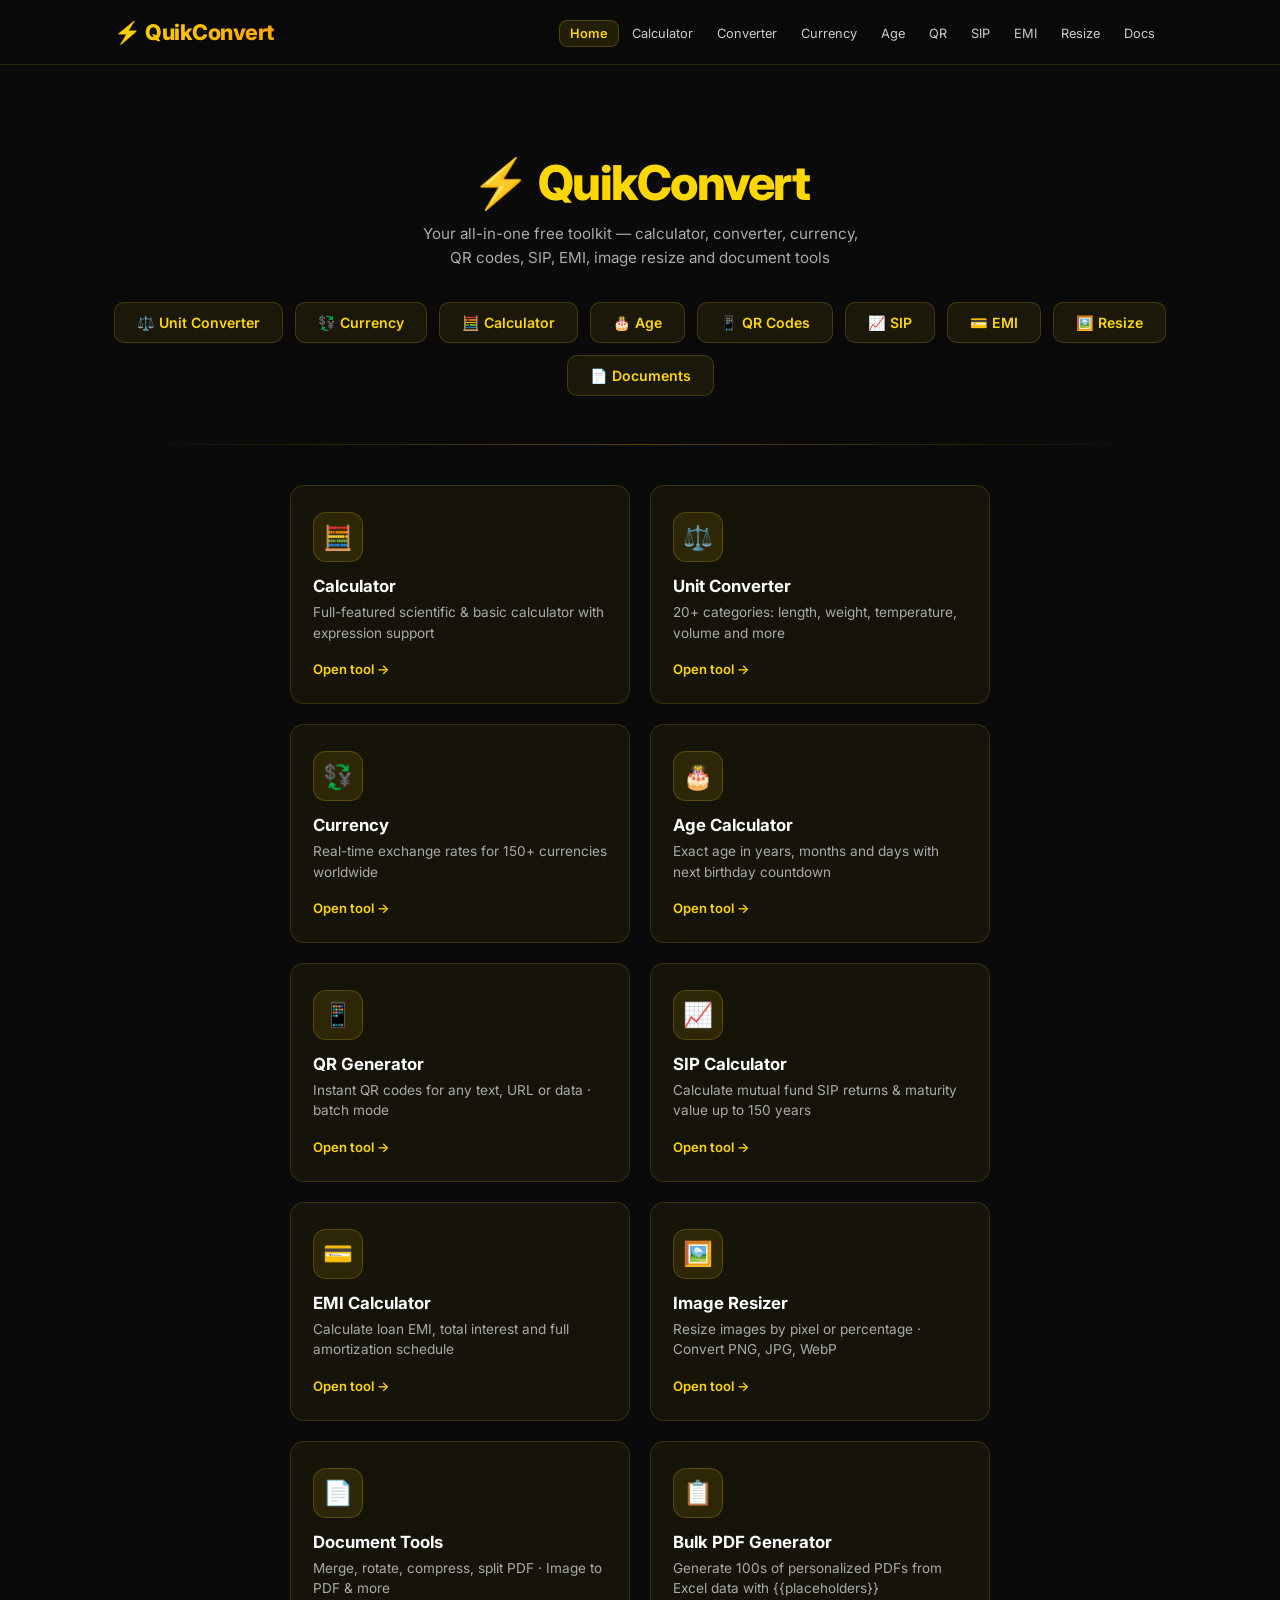
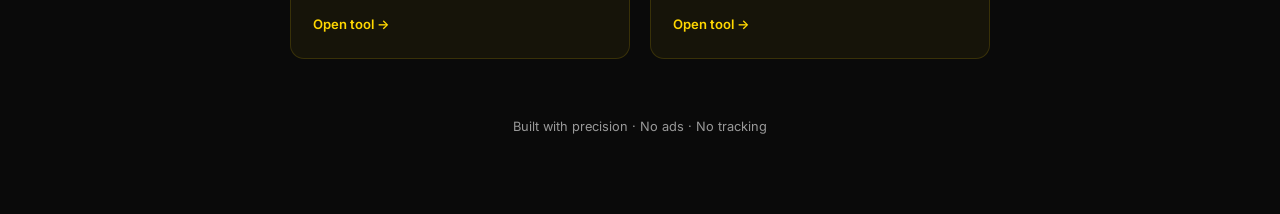
==== commit 7f57fb03: "Update index.html" ====
--- a/index.html
+++ b/index.html
@@ -10,6 +10,8 @@
   <link rel="preload" as="style" href="https://fonts.googleapis.com/css2?family=Inter:wght@300;400;500;600;700;800&display=swap" onload="this.onload=null;this.rel='stylesheet'">
   <noscript><link rel="stylesheet" href="https://fonts.googleapis.com/css2?family=Inter:wght@300;400;500;600;700;800&display=swap"></noscript>
   <link rel="stylesheet" href="style.css" />
+  <link rel="icon" href="favicon.svg" type="image/svg+xml">
+  <link rel="apple-touch-icon" href="icon-192.png">
 </head>
 <body>
 
@@ -125,6 +127,12 @@
       <div class="tool-desc">Merge, rotate, compress, split PDF · Image to PDF &amp; more</div>
       <div class="tool-link">Open tool →</div>
     </a>
+    <a href="bulkpdf.html" class="tool-card fade-in" style="animation-delay:.50s">
+      <div class="tool-icon">📋</div>
+      <div class="tool-name">Bulk PDF Generator</div>
+      <div class="tool-desc">Generate 100s of personalized PDFs from Excel data with {{placeholders}}</div>
+      <div class="tool-link">Open tool →</div>
+    </a>
   </div>
 
   <p style="text-align:center;margin-top:60px;color:#999;font-size:.8rem;">
--- a/style.css
+++ b/style.css
@@ -503,3 +503,37 @@
 .doc-format-icon { font-size: 1.8rem; margin-bottom: 8px; }
 .doc-format-name { font-size: 0.9rem; font-weight: 600; color: #f0f0f0; margin-bottom: 4px; }
 .doc-format-desc { font-size: 0.75rem; color: #aaa; line-height: 1.5; }
+
+/* ── Large-number overflow prevention ──────────────────────── */
+.card, .result-card, .tool-card { overflow-x: hidden; }
+
+/* Currency / SIP / EMI result boxes — wrap at comma/space, clamp size */
+#currency-result { overflow-wrap: break-word; font-size: clamp(.8rem,2vw,1.5rem) !important; line-height:1.4; }
+#sip-maturity    { overflow-wrap: break-word; font-size: clamp(.9rem,2.5vw,1.8rem) !important; line-height:1.3; }
+#sip-returns, #sip-avg-monthly, #sip-wealth-gain {
+  overflow-wrap: break-word;
+  font-size: clamp(.75rem,1.8vw,1.1rem) !important;
+}
+
+/* EMI result boxes */
+#emi-monthly, #emi-principal, #emi-interest, #emi-total {
+  overflow-wrap: break-word;
+  word-break: break-word;
+  font-size: clamp(.75rem,1.8vw,1.2rem) !important;
+  line-height: 1.35;
+}
+
+/* Amortization table — prevent row overflow */
+#emi-amortization-body td {
+  max-width: 120px;
+  overflow-wrap: break-word;
+  word-break: break-word;
+  font-size: .82rem;
+}
+
+/* Unit converter result */
+#converter-result-value {
+  overflow-wrap: break-word;
+  word-break: break-word;
+  font-size: clamp(.85rem,2.5vw,1.6rem) !important;
+}
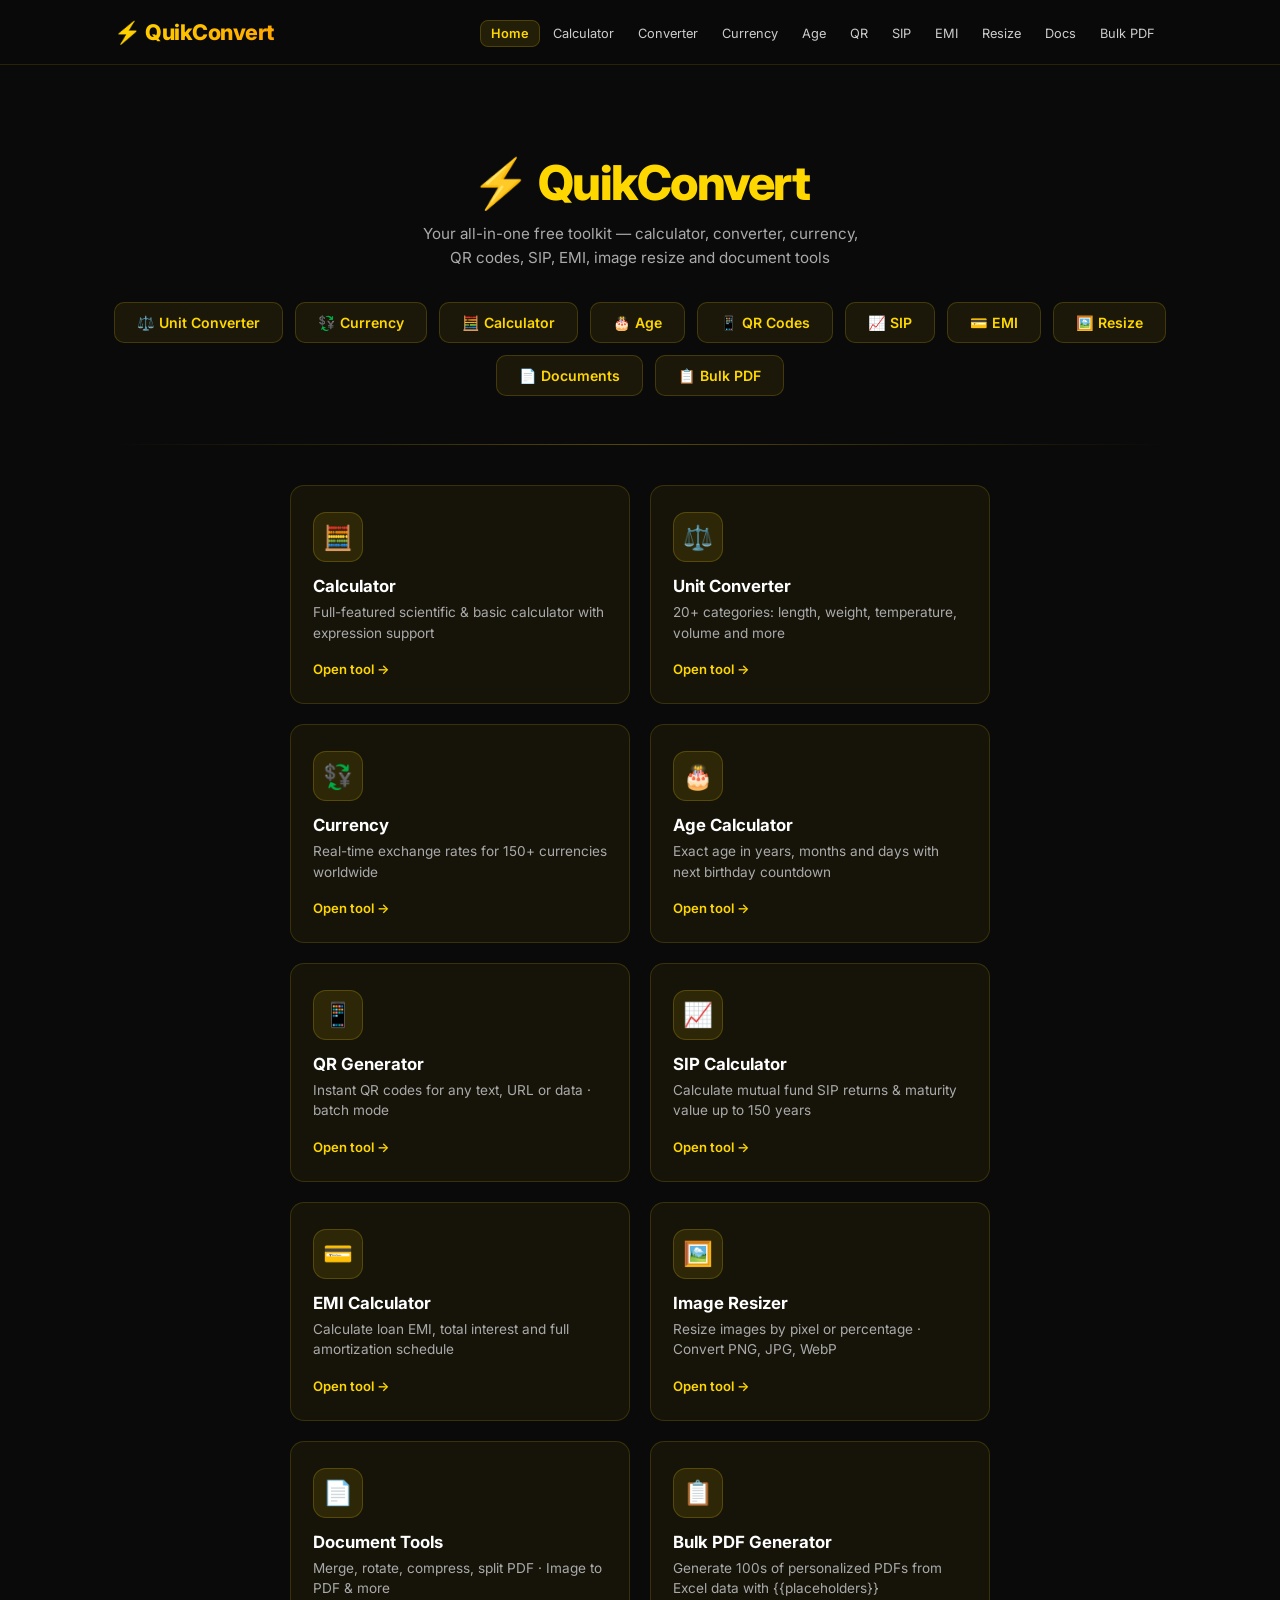
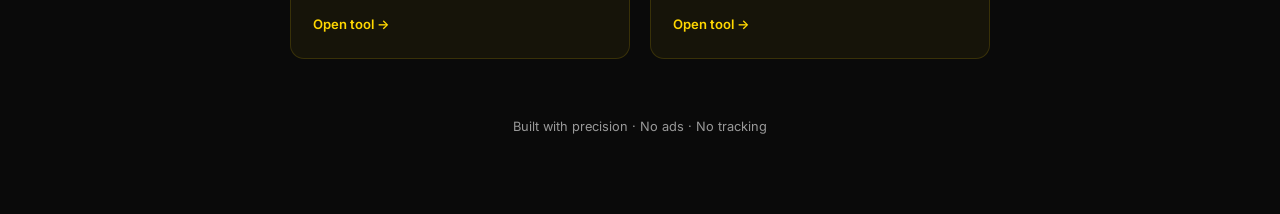
==== commit d8d544a0: "Update index.html" ====
--- a/index.html
+++ b/index.html
@@ -29,6 +29,7 @@
       <li><a href="emi.html"        class="nav-link">EMI</a></li>
       <li><a href="resize.html"     class="nav-link">Resize</a></li>
       <li><a href="document.html"   class="nav-link">Docs</a></li>
+    <li><a href="bulkpdf.html" class="nav-link">Bulk PDF</a></li>
     </ul>
     <button class="hamburger" id="hamburger">☰</button>
   </div>
@@ -67,6 +68,7 @@
     <a href="emi.html"        class="cta-btn">💳 EMI</a>
     <a href="resize.html"     class="cta-btn">🖼️ Resize</a>
     <a href="document.html"   class="cta-btn">📄 Documents</a>
+    <a href="bulkpdf.html"    class="cta-btn">📋 Bulk PDF</a>
   </div>
 
   <div class="divider"></div>
